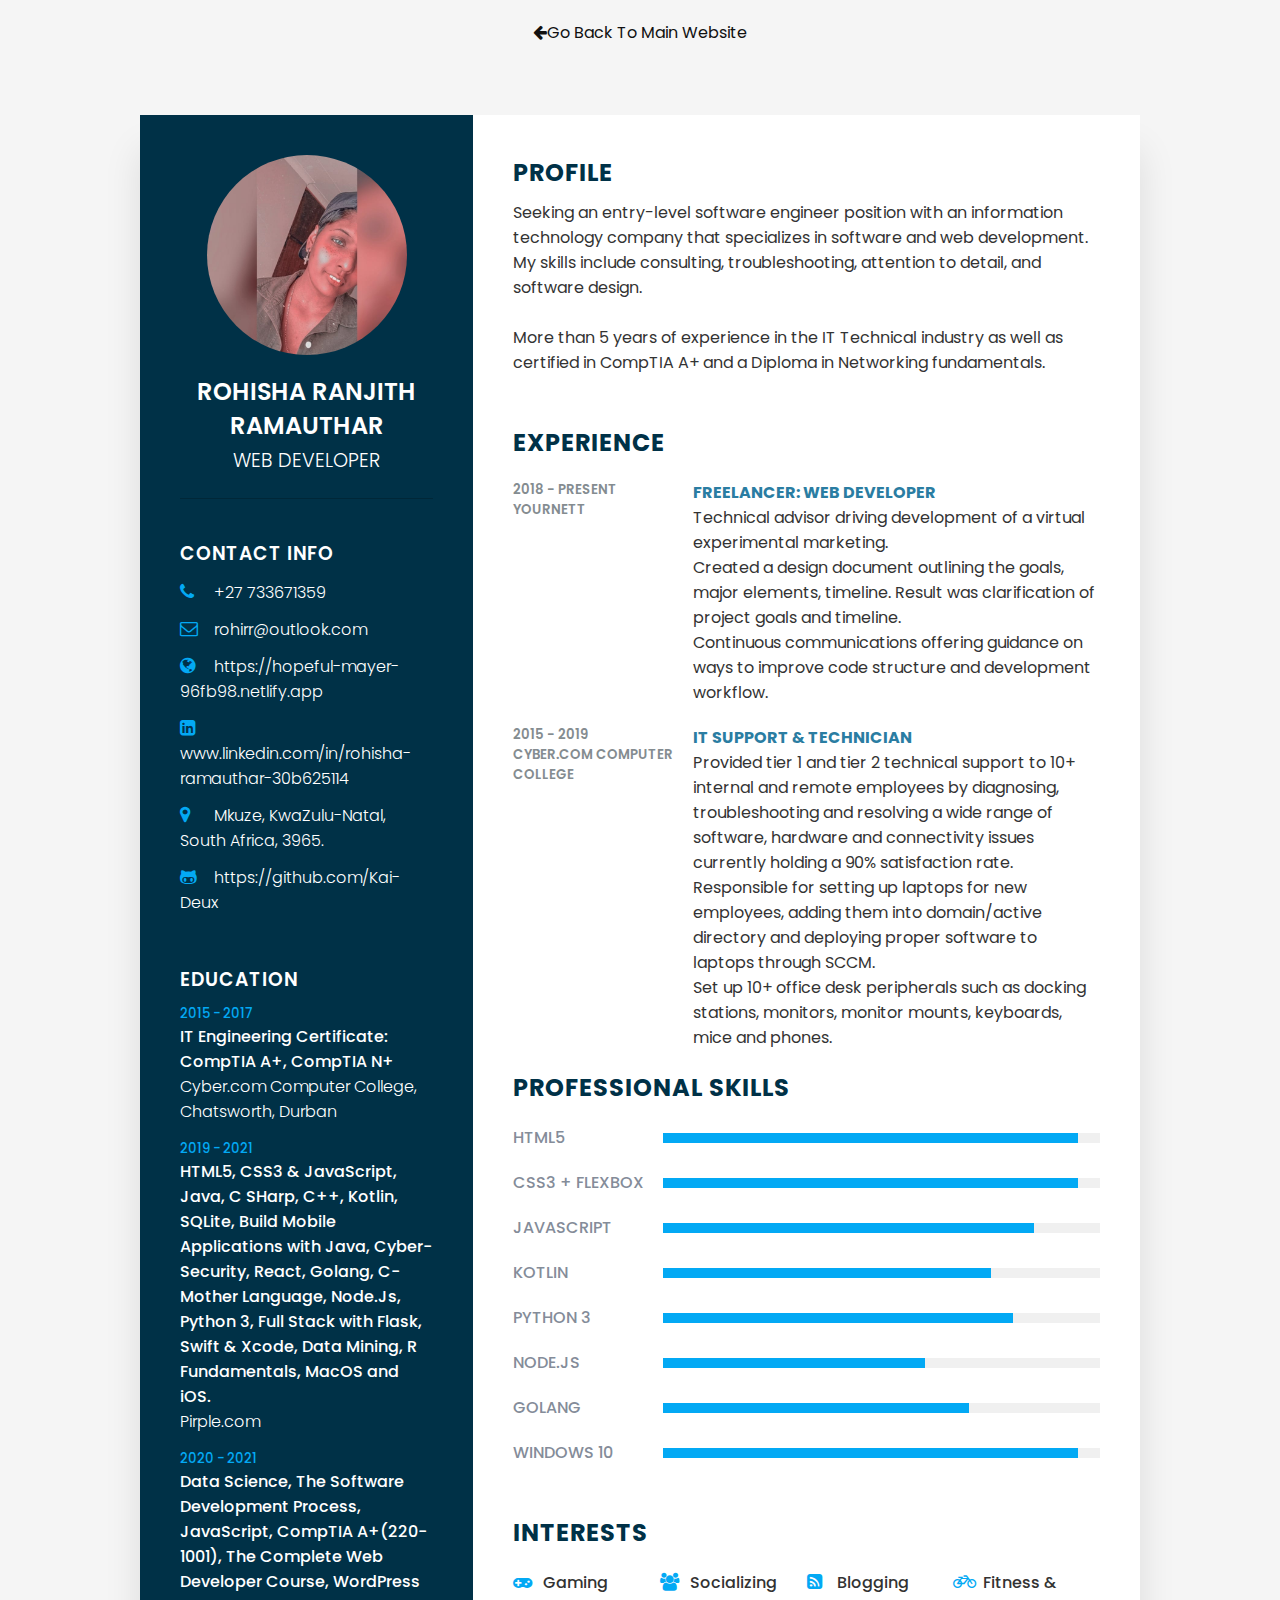
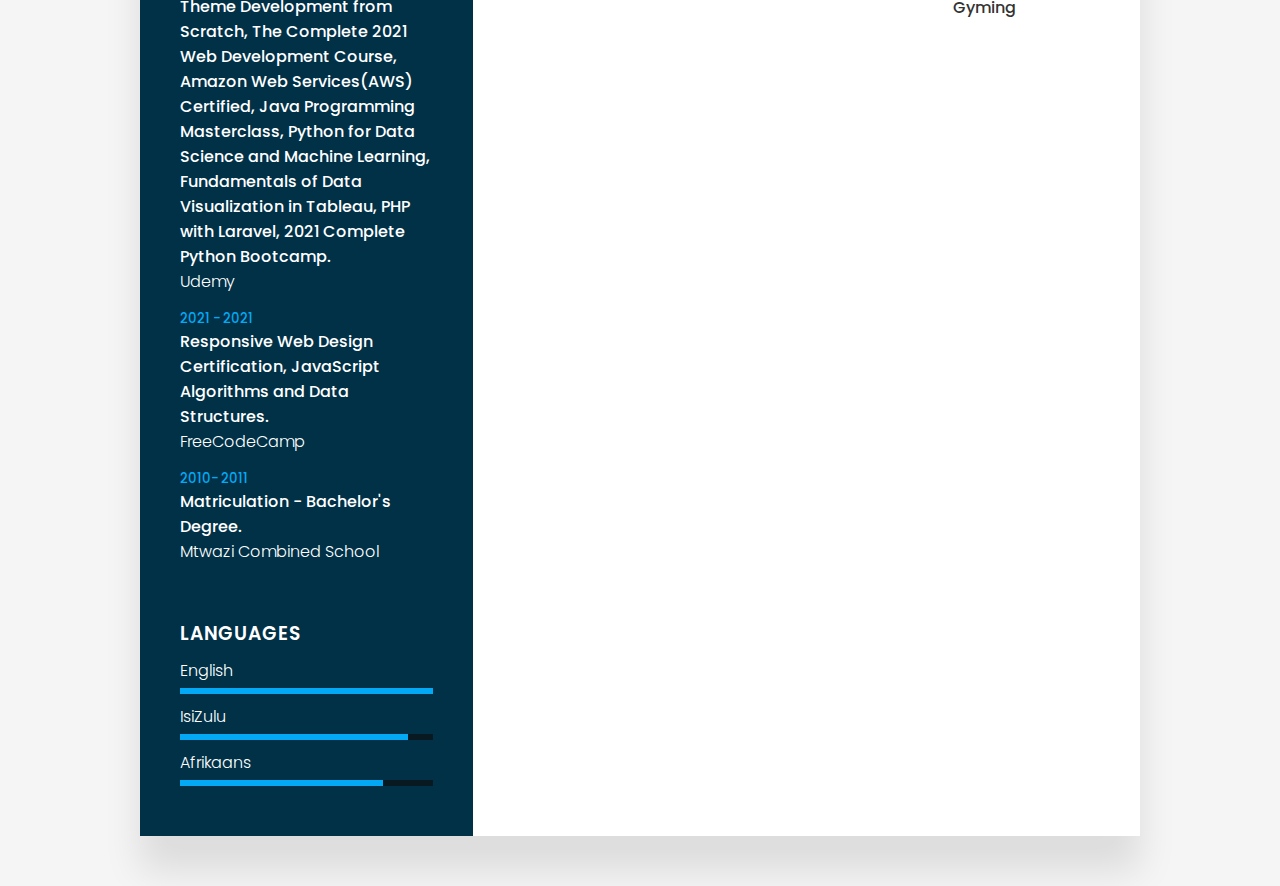
==== cv/index.html @ 33be0048 "first commit" ====
<!DOCTYPE html>
<html lang="en">
<head>
    <meta charset="UTF-8">
    <meta http-equiv="X-UA-Compatible" content="IE=edge">
    <meta name="viewport" content="width=device-width, initial-scale=1.0">
    <link rel="stylesheet" href="css/style.css">
    <link rel="stylesheet" href="https://cdnjs.cloudflare.com/ajax/libs/font-awesome/4.7.0/css/font-awesome.css" integrity="sha512-5A8nwdMOWrSz20fDsjczgUidUBR8liPYU+WymTZP1lmY9G6Oc7HlZv156XqnsgNUzTyMefFTcsFH/tnJE/+xBg==" crossorigin="anonymous" referrerpolicy="no-referrer" />
    <title>My Resume</title>
</head>
<body>
    <a href="../index.html" class="mainWebsite"><i class="fa fa-arrow-left" aria-hidden="true"></i>Go Back To Main Website</a>
    <div class="container">
        <div class="left_Side">
            <div class="profileText">
                <div class="imgBx">
                   <img src="images/image.jpg" width="200">
                </div>
                <h2>Rohisha Ranjith Ramauthar<br><span>Web Developer</span></h2>
            </div>
            <div class="contactInfo">
                <h3 class="title">Contact Info</h3>
                <ul>
                    <li>
                        <span class="icon"><i class="fa fa-phone" aria-hidden="true"></i></span>
                      <span class="text">+27 733671359</span>
                    </li>
                    <li>
                        <span class="icon"><i class="fa fa-envelope-o" aria-hidden="true"></i></span>
                      <span class="text">rohirr@outlook.com</span>
                    </li>
                    <li>
                        <span class="icon"><i class="fa fa-globe" aria-hidden="true"></i></span>
                      <span class="text">https://hopeful-mayer-96fb98.netlify.app</span>
                    </li>
                    <li>
                        <span class="icon"><i class="fa fa-linkedin-square" aria-hidden="true"></i></span>
                      <span class="text">www.linkedin.com/in/rohisha-ramauthar-30b625114</span>
                    </li>
                    <li>
                        <span class="icon"><i class="fa fa-map-marker" aria-hidden="true"></i></span>
                      <span class="text"> Mkuze, KwaZulu-Natal, South Africa, 3965.</span>
                    </li>
                    <li>
                        <span class="icon"><i class="fa fa-github-alt" aria-hidden="true"></i></span>
                      <span class="text">https://github.com/Kai-Deux</span>
                    </li>
                </ul>
            </div>
            <div class="contactInfo education">
                <h3 class="title">Education</h3>
                <ul>
                    <li>
                        <h5>2015 - 2017</h5>
                        <h4>IT Engineering Certificate: CompTIA A+, CompTIA N+</h4>
                        <h4>Cyber.com Computer College, Chatsworth, Durban</h4>
                    </li>
                    <li>
                        <h5>2019 - 2021</h5>
                        <h4>HTML5, CSS3 & JavaScript, Java, C SHarp, C++, Kotlin, SQLite, Build Mobile Applications with Java, Cyber-Security, React, Golang, C-Mother Language, Node.Js, Python 3, Full Stack with Flask, Swift & Xcode, Data Mining, R Fundamentals, MacOS and iOS.</h4>
                        <h4>Pirple.com</h4>
                    </li>
                    <li>
                        <h5>2020 - 2021</h5>
                        <h4>Data Science, The Software Development Process, JavaScript, CompTIA A+(220-1001), The Complete Web Developer Course, WordPress Theme Development from Scratch, The Complete 2021 Web Development Course, Amazon Web Services(AWS) Certified, Java Programming Masterclass, Python for Data Science and Machine Learning, Fundamentals of Data Visualization in Tableau, PHP with Laravel, 2021 Complete Python Bootcamp. <h4>
                        <h4>Udemy</h4>
                    </li>
                    <li>
                        <h5>2021 - 2021</h5>
                        <h4>Responsive Web Design Certification, JavaScript Algorithms and Data Structures.<h4>
                        <h4>FreeCodeCamp</h4>
                    </li>
                    <li>
                        <h5>2010- 2011</h5>
                        <h4>Matriculation - Bachelor's Degree.<h4>
                        <h4>Mtwazi Combined School</h4>
                    </li>
                </ul>
            </div>
            
            <div class="contactInfo language">
                <h3 class="title">Languages</h3>
                <ul>
                    <li>
                     <span class="text">English</span>   
                     <span class="percent">
                        <div style="width: 100%;"></div>
                     </span>
                    </li>  
                    <li>
                        <span class="text">IsiZulu</span>   
                        <span class="percent">
                            <div style="width: 90%;"></div>
                        </span>
                       </li>  
                       <li>
                        <span class="text">Afrikaans</span>   
                        <span class="percent">  <div style="width: 80%;"></div></span>
                       </li>  
            </ul>       
        </div>
        </div>
        
        <div class="right_Side">
        <div class="about">
            <h2 class="title2">Profile</h2>
            <p>Seeking an entry-level software engineer position with an information technology company that specializes in software and web development. My skills include consulting, troubleshooting, attention to detail, and software design. <br><br>
            More than 5 years of experience in the IT Technical industry as well as certified in CompTIA A+ and a Diploma in Networking fundamentals.</p>
        </div>
        <div class="about">
            <h2 class="title2">Experience</h2>
            <div class="box">
                <div class="year_company">
                    <h5>2018 - Present</h5>
                    <h5>YourNETT</h5>
                </div>
                <div class="text">
                    <h4>Freelancer: Web Developer</h4>
                    <p>Technical advisor driving development of a virtual experimental marketing. <br>
                    Created a design document outlining the goals, major elements, timeline. Result was clarification of project goals and timeline. <br>
                    Continuous communications offering guidance on ways to improve code structure and development workflow.</p>
                </div>
            </div>
            
            <div class="box">
                <div class="year_company">
                    <h5>2015 - 2019</h5>
                    <h5>Cyber.com Computer College</h5>
                </div>
                <div class="text">
                    <h4>IT Support & Technician</h4>
                    <p>Provided tier 1 and tier 2 technical support to 10+ internal and remote employees by diagnosing, troubleshooting and resolving a wide range of software, hardware and connectivity issues currently holding a 90% satisfaction rate. <br>
                    Responsible for setting up laptops for new employees, adding them into domain/active directory and deploying proper software to laptops through SCCM. <br>
                    Set up 10+ office desk peripherals such as docking stations, monitors, monitor mounts, keyboards, mice and phones.</p>
                </div>
            </div>
            
            <div class="about skills">
                <h2 class="title2">Professional Skills</h2>
                <div class="box">
                    <h4>HTML5</h4>
                    <div class="percent">
                        <div style="width:95%"></div>
                    </div>
                </div>
                <div class="box">
                    <h4>CSS3 + Flexbox</h4>
                    <div class="percent"><div style="width:95%"></div>
                        
                    </div>
                </div>
                <div class="box">
                    <h4>JavaScript</h4>
                    <div class="percent">
                        <div style="width:85%"></div>
                    </div>
                </div> 
                <div class="box">
                    <h4>Kotlin</h4>
                    <div class="percent">
                        <div style="width:75%"></div>
                    </div>
                </div> 
                <div class="box">
                    <h4>Python 3</h4>
                    <div class="percent">
                        <div style="width:80%"></div>
                    </div>
                </div> 
                <div class="box">
                    <h4>Node.js</h4>
                    <div class="percent">
                        <div style="width:60%"></div>
                    </div>
                </div>
                <div class="box">
                    <h4>Golang</h4>
                    <div class="percent">
                        <div style="width:70%"></div>
                    </div>
                </div>  
                <div class="box">
                    <h4>Windows 10</h4>
                    <div class="percent">
                        <div style="width:95%"></div>
                    </div>
                </div> 
            </div>
            
            <div class="about skills interest">
                <h2 class="title2">Interests</h2>
               <ul>
                  <li><i class="fa fa-gamepad" aria-hidden="true"></i>Gaming</li>
                  <li><i class="fa fa-users" aria-hidden="true"></i>Socializing</li> 
                  <li><i class="fa fa-rss-square" aria-hidden="true"></i>Blogging</li>
                  <li><i class="fa fa-bicycle" aria-hidden="true"></i>Fitness & Gyming</li>
               </ul> 
            </div>   
        </div>
    </div>
</body>
</html>
---- cv/css/style.css ----
@import url('https://fonts.googleapis.com/css?family=Poppins:wght@200,300,400,500,600,700,800,900&display=swap');

*{
    margin: 0;
    padding: 0;
    box-sizing: border-box; 
    font-family: 'Poppins', sans-serif;
}

body {
    background: #f5f5f5;
    /*background: lightblue;*/
    display: flex;
    justify-content: center;
    align-items: center;
    flex-direction: column;
    min-height: 100vh;
}

.mainWebsite {
    margin: 20px 0;
    color: #111;
    text-decoration: none;
    text-align: center;
}


.container {
    position: relative;
    width: 100%;
    max-width: 1000px;
    min-height: 1000px;
    background: #fff;
    margin: 50px;
    display: grid;
    grid-template-columns: 1fr 2fr;
    box-shadow: 0 35px 35px rgba(0,0,0,0.1);
}

.container .left_Side {
    position: relative;
    background: #003147;
    padding: 40px;  
}

.profileText {
    position: relative;
    display: flex;
    flex-direction: column;
    align-items: center;
    padding-bottom: 20px;
    border-bottom: 1px solid rgba(0,0,0,0.2);
}

.profileText .imgBx {
    position: relative;
    width: 200px;
    height: 200px;
    border-radius: 50%;
    overflow: hidden;  
}

.profileText .imgBx img {
    position: relative;
    top: 0;
   left: 0;
   width: 100%;
   height: 100%;
   object-fit: cover;
    
}

.profileText h2 {
    color: #fff;
    font-size: 1.5em;
    margin-top:20px;
    text-transform: uppercase;
    text-align: center;
    font-weight:600;
    line-height:1.4em;
}

.profileText h2 span {
    font-size: 0.8em;
    font-weight: 300;
}

.contactInfo {
    padding-top: 40px;
}

.title {
    color: #fff;
    text-transform: uppercase;
    font-weight: 600;
    letter-spacing: 1px;  
}

.contactInfo ul {
    position: relative;
}

.contactInfo ul li {
    position: relative;
    list-style: none;
    font-weight: 600;
    margin: 10px 0;
    cursor: pointer;
}

.contactInfo ul li .icon {
    display: inline-block;
    width: 30px;
    font-size: 18px;
    color: #03a9f4;
}

.contactInfo ul li span {
    color: #fff;
    font-weight: 300;
}

.contactInfo.education li {
    margin-bottom: 15px;
}


.contactInfo.education h5 {
    color: #03a9f4;
    font-weight: 500;
}

.contactInfo.education h4:nth-child(2) {
  color: #fff;
    font-weight: 500;
}

.contactInfo.education h4 {
    color: #fff;
    font-weight: 300;
}

.contactInfo.language .percent {
    position: relative;
    width: 100%;
    height: 6px;
    background: #081921;
    display: block;
    margin-top: 5px;
}

.contactInfo.language .percent div {
    position: absolute;
    top: 0;
    left: 0;
    height: 100%;
    background: #03a9f4;
}

.container .right_Side {
    position: relative;
    background: #fff;
    padding: 40px;
}

.about {
    margin-bottom: 50px;
}

.about:last-child {
    margin-bottom: 0;
}

.title2 {
    color: #003147;
    text-transform: uppercase;
    letter-spacing: 1px;
    margin-bottom: 10px;
}


p {
    color: #333;
}

.about .box {
    display: flex;
    flex-direction: row;
    margin: 20px 0;
    
}

.about .box .year_company {
    min-width: 180px;
}

.about .box .year_company h5 {
    text-transform: uppercase;
    color: #848c90;
    font-weight: 600;
}

.about .box .text h4 {
    text-transform: uppercase;
    color: #2a7da2;
    font-size: 16px;
}

.skills .box {
    position: relative;
    width: 100%;
    display: grid;
    grid-template-columns: 150px 1fr;
    justify-content: center;
    align-items: center;
}

.skills .box h4 {
   text-transform: uppercase; 
   color: #848c99;
   font-weight: 500;
}

.skills .box .percent {
    position: relative;
    width: 100%;
    height: 10px;
    background: #f0f0f0;
}

.skills .box .percent div {
    position: absolute;
    top: 0;
    left: 0;
    height: 100%;
    background: #03a9f4;
}

.interest ul {
    display: grid;
    grid-template-columns: repeat(4, 1fr);
}

.interest ul li {
    list-style: none;
    color: #333;
    font-weight: 500;
    margin: 10px 0;
}

.interest ul li .fa {
    color: #03a9f4;
    font-size: 18px;
    width: 30px;
}

@media (max-width: 768px) {
   .container {
       margin: 10px;
       grid-template-columns: repeat(1,1fr);
   } 
   .interest ul {
    grid-template-columns: repeat(2,1fr); 
   }
}

@media (max-width: 736px) {
   .about .box {
       flex-direction: column;
   }
   .about .box .year_company {
       margin-bottom: 5px;
   }
   .interest ul {
       grid-template-columns: repeat(1, 1fr);
   }
   .skills .box {
      grid-template-columns: repeat(1,1fr); 
   }
}
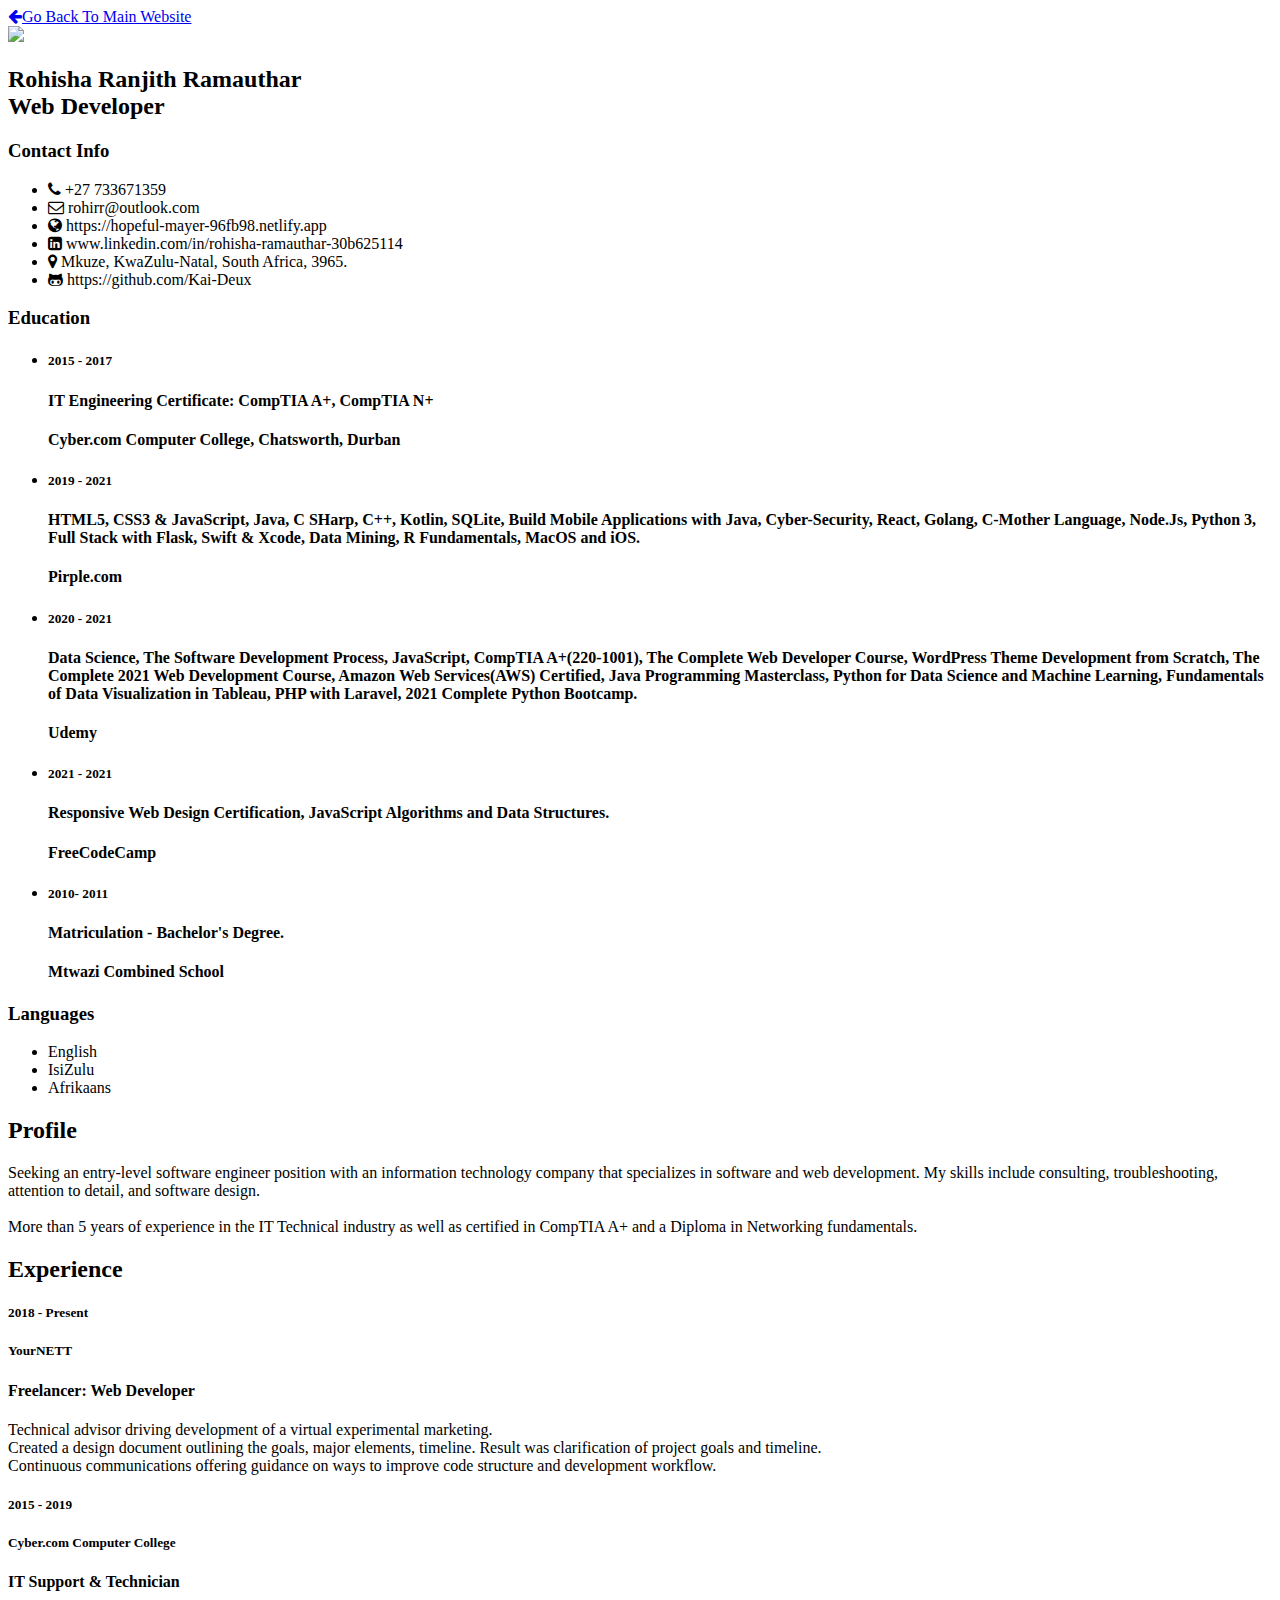
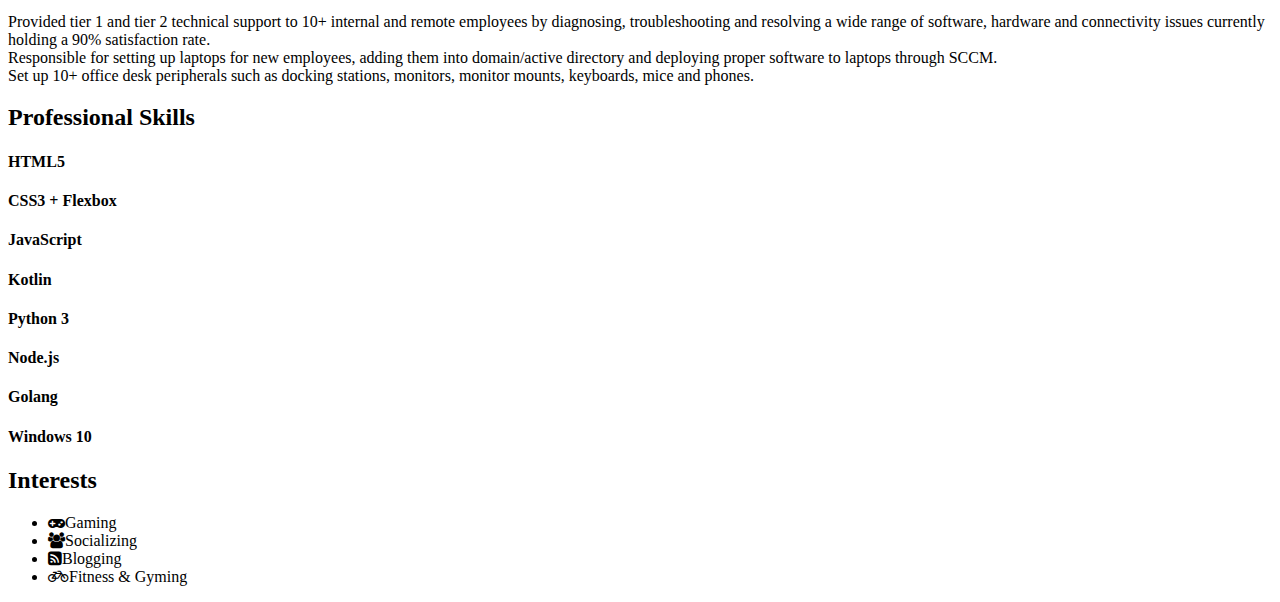
==== commit 09219c13: "Update index.html" ====
--- a/cv/index.html
+++ b/cv/index.html
@@ -4,7 +4,7 @@
     <meta charset="UTF-8">
     <meta http-equiv="X-UA-Compatible" content="IE=edge">
     <meta name="viewport" content="width=device-width, initial-scale=1.0">
-    <link rel="stylesheet" href="css/style.css">
+    <link rel="stylesheet" href="cv/css/style.css">
     <link rel="stylesheet" href="https://cdnjs.cloudflare.com/ajax/libs/font-awesome/4.7.0/css/font-awesome.css" integrity="sha512-5A8nwdMOWrSz20fDsjczgUidUBR8liPYU+WymTZP1lmY9G6Oc7HlZv156XqnsgNUzTyMefFTcsFH/tnJE/+xBg==" crossorigin="anonymous" referrerpolicy="no-referrer" />
     <title>My Resume</title>
 </head>
@@ -14,7 +14,7 @@
         <div class="left_Side">
             <div class="profileText">
                 <div class="imgBx">
-                   <img src="images/image.jpg" width="200">
+                   <img src="cv/images/image.jpg" width="200">
                 </div>
                 <h2>Rohisha Ranjith Ramauthar<br><span>Web Developer</span></h2>
             </div>
@@ -199,4 +199,4 @@
         </div>
     </div>
 </body>
-</html>+</html>
